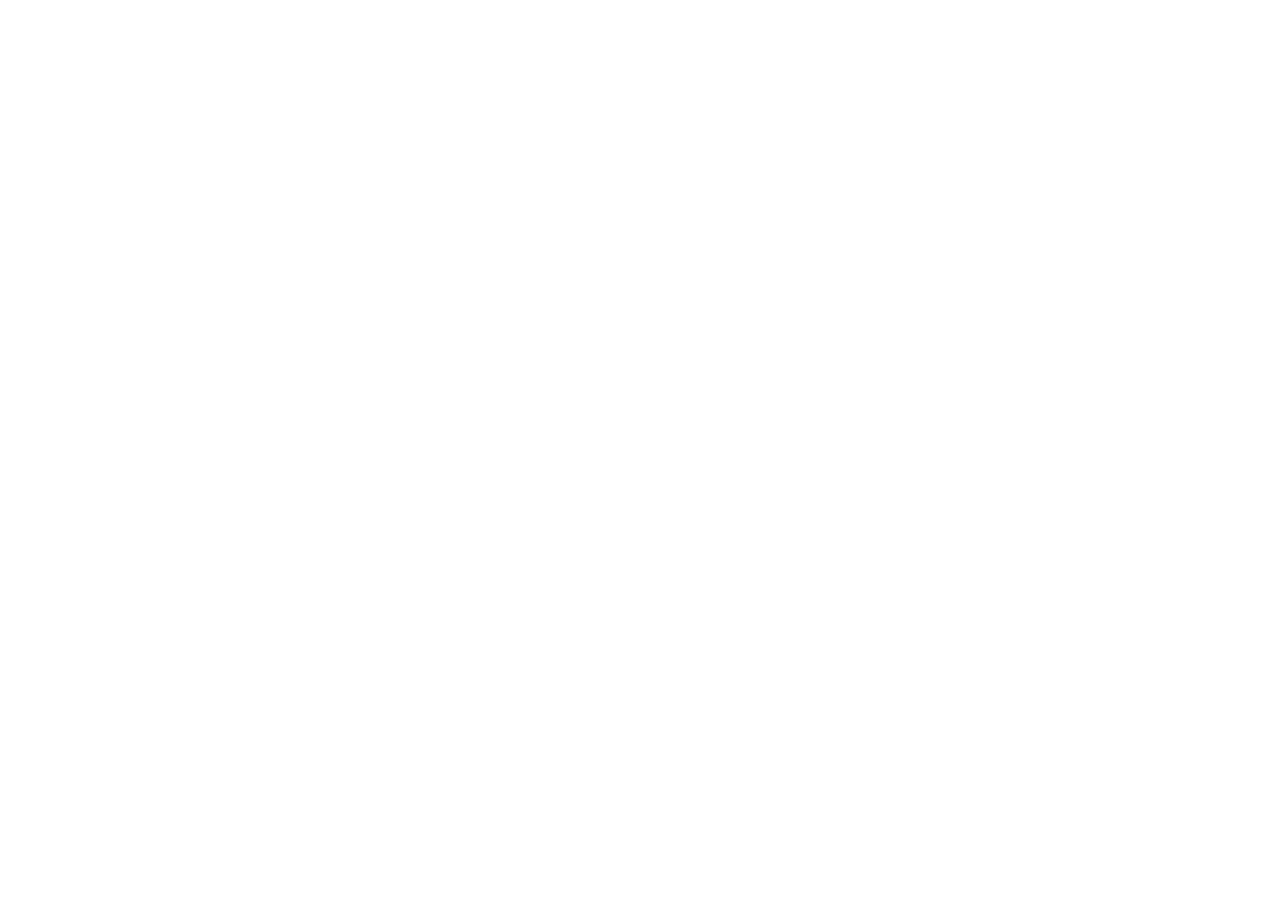
==== index.html @ 3f726731 "Initial commit" ====
<!DOCTYPE html>
<html lang="tr">
<head>
    <meta charset="UTF-8">
    <meta http-equiv="X-UA-Compatible" content="IE=edge">
    <meta name="viewport" content="width=device-width, initial-scale=1.0">
    <link rel="stylesheet" href="./css/style.css">
    <title>Notifications Settings</title>
</head>
<body>
    
</body>
</html>
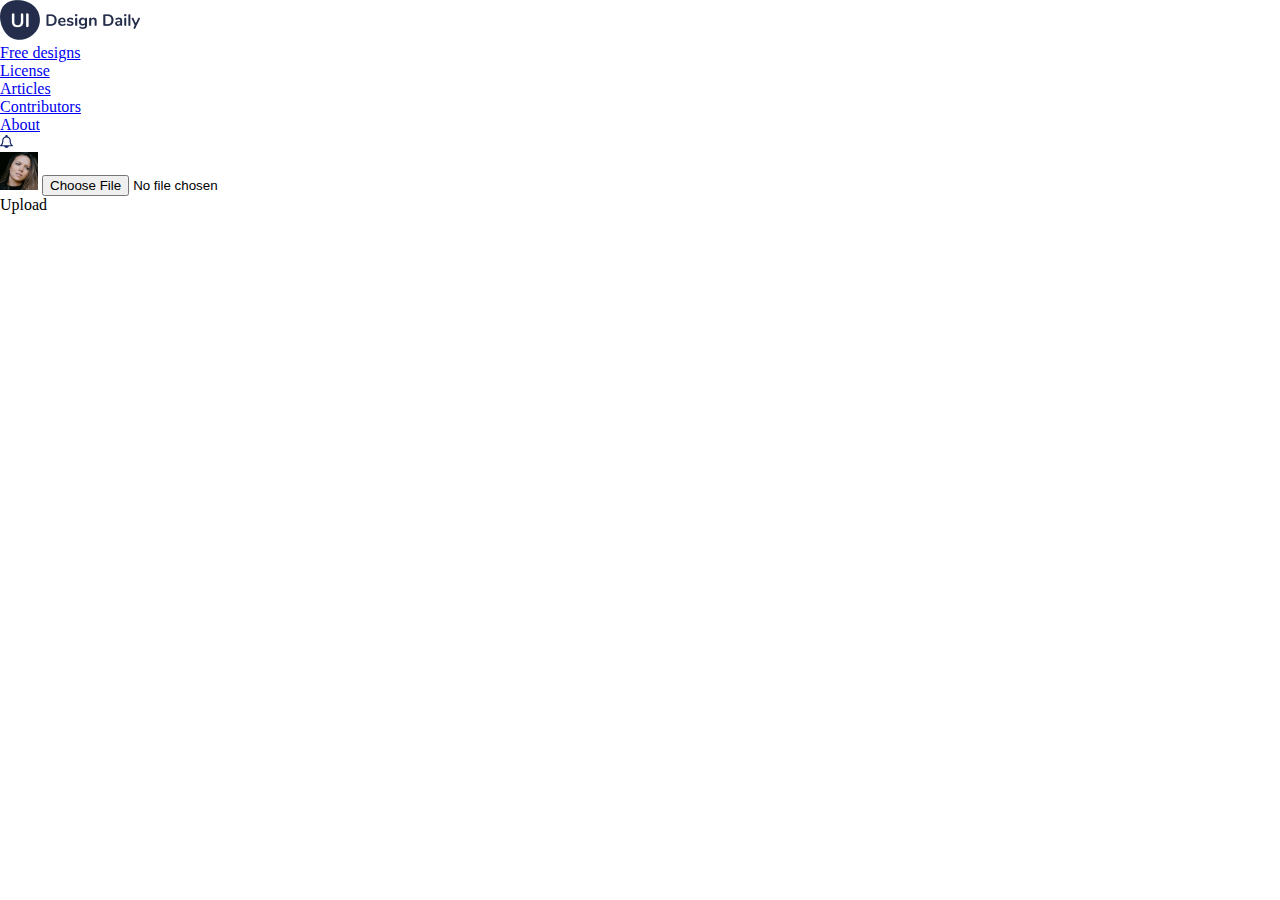
==== commit 13a38457: "header area has been completed." ====
--- a/index.html
+++ b/index.html
@@ -8,6 +8,50 @@
     <title>Notifications Settings</title>
 </head>
 <body>
+    <header class="header">
+        <div class="header-logo">
+            <img src="./img/logo.png" alt="Header Logo">
+        </div>
+        <nav class="header-navigation">
+            <ul>
+                <li class="menu-item">
+                    <a href="#">Free designs</a>
+                </li>
+                <li class="menu-item">
+                    <a href="#">License</a>
+                </li>
+                <li class="menu-item">
+                    <a href="#">Articles</a>
+                </li>
+                <li class="menu-item">
+                    <a href="#">Contributors</a>
+                </li>
+                <li class="menu-item">
+                    <a href="#">About</a>
+                </li>
+            </ul>
+        </nav>
+        <div class="header-settings">
+            <div class="svg">
+                <svg width="13" height="13" viewBox="0 0 13 13" fill="none" class="header-settings-notification">
+                    <path d="M12.7135 10.2888C10.6602 9.119 10.7709 5.31717 10.7727 5.26017C10.7727 3.48534 9.49493 1.98157 7.74418 1.48855V1.14833C7.7441 0.515258 7.18595 0 6.5 0C5.81405 0 5.25582 0.515258 5.25582 1.1484V1.48862C3.50507 1.98194 2.22743 3.4887 2.22775 5.27942C2.26744 6.34254 1.99592 9.31493 0.286471 10.2888C0.0569869 10.4196 -0.0506823 10.6753 0.0229563 10.9151C0.0966757 11.1547 0.333596 11.3201 0.603578 11.3201H4.21737C4.45615 12.2807 5.3879 13 6.5 13C7.6121 13 8.54385 12.2807 8.78263 11.3201H12.3964C12.6664 11.3201 12.9033 11.1547 12.977 10.9151C13.0507 10.6753 12.943 10.4196 12.7135 10.2888ZM2.0867 10.2058C3.52835 8.32776 3.43992 5.39439 3.43458 5.26024C3.43458 3.70037 4.80979 2.43117 6.5004 2.43117C8.19037 2.43117 9.56542 3.70037 9.56582 5.24099C9.56016 5.39118 9.47173 8.32739 10.9133 10.2058H2.0867Z" fill="#152766"/>
+                </svg>
+            </div>
+               
+            <div class="header-settings-component">
+                <img class="header-settings-component-image" src="./img/woman.jpg" alt="Woman İmage">
     
+                <input type="file" id="file-upload" class="file-upload-btn">
+                <label for="file-upload" class="file-upload">
+                    <svg width="24" height="24" viewBox="0 0 24 24" fill="none" class="header-settings-component-upload">
+                        <path d="M4 17V19C4 19.5304 4.21071 20.0391 4.58579 20.4142C4.96086 20.7893 5.46957 21 6 21H18C18.5304 21 19.0391 20.7893 19.4142 20.4142C19.7893 20.0391 20 19.5304 20 19V17" stroke="white" stroke-width="1.5" stroke-linecap="round" stroke-linejoin="round"/>
+                        <path d="M17 9.00006L12 4.00006L7 9.00006" stroke="white" stroke-width="1.5" stroke-linecap="round" stroke-linejoin="round"/>
+                        <path d="M12.0001 16L12.0001 4" stroke="white" stroke-width="1.5" stroke-linecap="round" stroke-linejoin="round"/>
+                    </svg>
+                    <p>Upload</p>
+                </label>
+            </div>         
+        </div>
+    </header>
 </body>
 </html>--- a/css/style.css
+++ b/css/style.css
@@ -0,0 +1 @@
+@import"https://fonts.googleapis.com/css2?family=Merriweather:wght@900&family=Mulish:wght@600&family=Poppins:wght@400;500;700&display=swap";*{padding:0;margin:0;box-sizing:border-box;-webkit-user-select:none;-moz-user-select:none;-ms-user-select:none;user-select:none}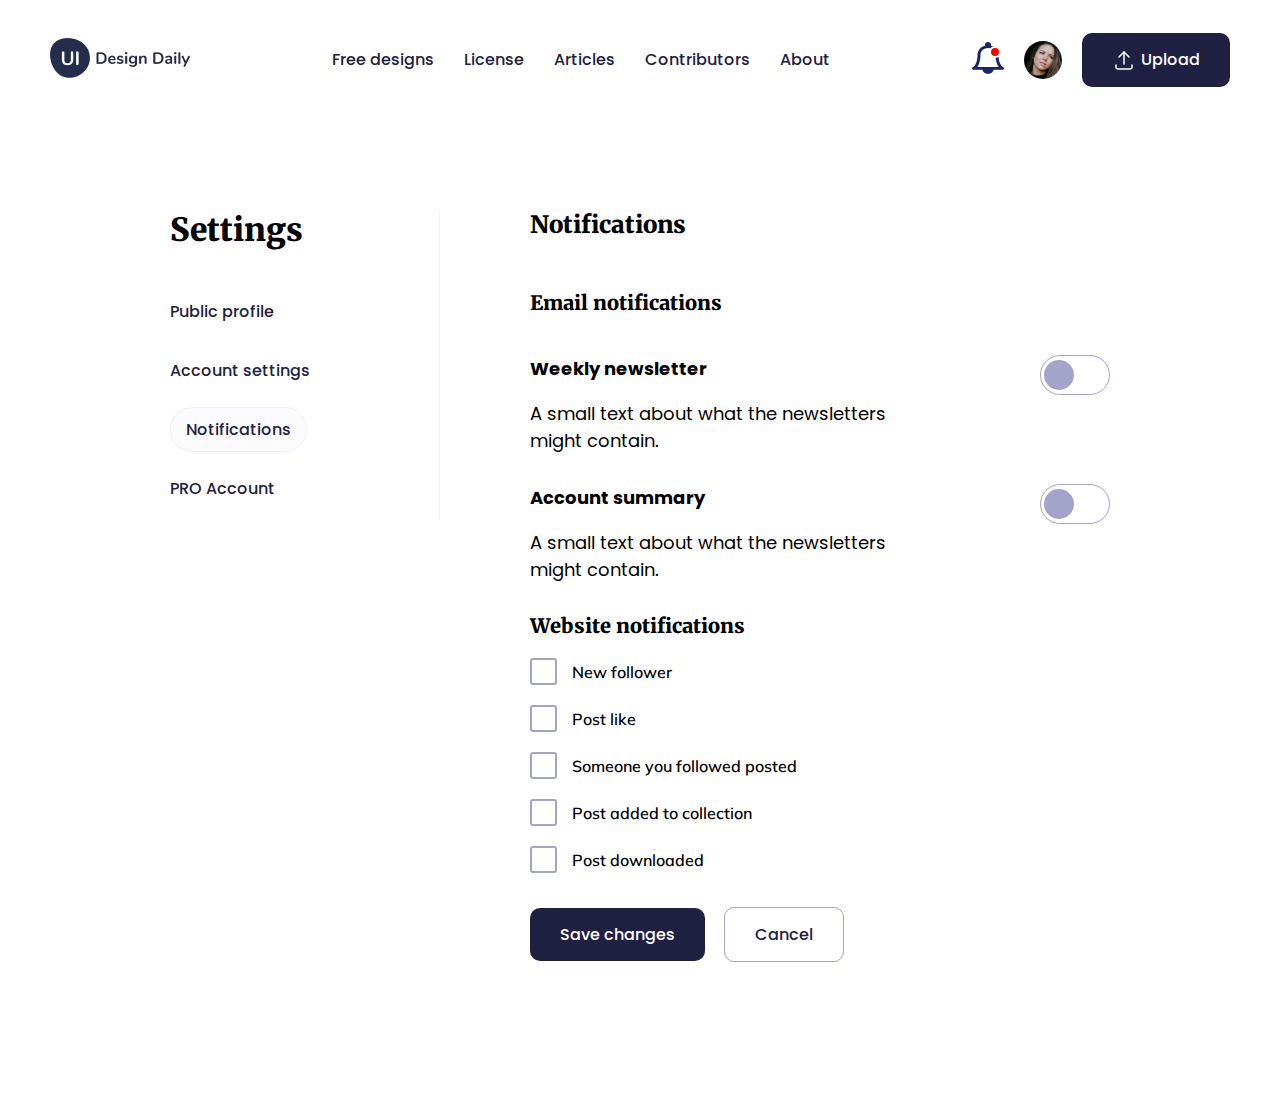
==== commit c03faadb: "Content area and Notifications Settings project have been completed." ====
--- a/index.html
+++ b/index.html
@@ -53,5 +53,80 @@
             </div>         
         </div>
     </header>
+    <div class="content">
+        <div class="setting-area">
+            <p>Settings</p>
+            <ul>
+                <li><a href="#">Public profile</a></li>
+                <li><a href="#">Account settings</a></li>
+                <li><a class="active" href="#">Notifications</a></li>
+                <li><a href="#">PRO Account</a></li>
+            </ul>
+        </div>
+        <div class="notification-area">
+            <p class="notification-area-title">Notifications</p>
+            <p class="email-notification">Email notifications</p>
+            <div class="newsletter">
+                <div class="group">
+                    <p class="newsletter-title">Weekly newsletter</p>
+                    <p class="newsletter-desc">A small text about what the newsletters might contain.</p>
+                </div>
+                <div class="slide-checkbox-component">
+                    <input type="checkbox" id="newsletter">
+                    <label for="newsletter" class="slide-checkbox"></label>
+                </div>
+            </div>
+            <div class="newsletter">
+                <div class="group">
+                    <p class="summary-title">Account summary</p>
+                    <p class="summary-desc">A small text about what the newsletters might contain.</p>
+                </div>
+                <div class="slide-checkbox-component">
+                    <input type="checkbox" id="summary">
+                    <label for="summary" class="slide-checkbox"></label>
+                </div>
+
+            </div>
+            <div class="website-notifications">
+                <p class="website-notifications-title">Website notifications</p>
+               <ul>
+                   <li>
+                       <input type="checkbox" id="input-1">
+                       <label for="input-1">
+                       <div class="checkbox"></div>New follower
+                       </label>
+                   </li>
+                   <li>
+                       <input type="checkbox" id="input-2">
+                       <label for="input-2">
+                       <div class="checkbox"></div>Post like
+                        </label>
+                   </li>
+                   <li>
+                       <input type="checkbox" id="input-3">
+                       <label for="input-3">
+                       <div class="checkbox"></div>Someone you followed posted
+                       </label>
+                   </li>
+                   <li>
+                       <input type="checkbox" id="input-4">
+                       <label for="input-4">
+                       <div class="checkbox"></div>Post added to collection
+                       </label>
+                   </li>
+                   <li>
+                       <input type="checkbox" id="input-5">
+                       <label for="input-5">
+                       <div class="checkbox"></div>Post downloaded
+                       </label>
+                   </li>
+               </ul> 
+            </div>
+            <div class="buttons">
+                <a class="save-btn" href="#">Save changes</a>
+                <a class="cancel-btn" href="#">Cancel</a>
+            </div>
+        </div>
+    </div>
 </body>
 </html>--- a/css/style.css
+++ b/css/style.css
@@ -1 +1 @@
-@import"https://fonts.googleapis.com/css2?family=Merriweather:wght@900&family=Mulish:wght@600&family=Poppins:wght@400;500;700&display=swap";*{padding:0;margin:0;box-sizing:border-box;-webkit-user-select:none;-moz-user-select:none;-ms-user-select:none;user-select:none}+@import"https://fonts.googleapis.com/css2?family=Merriweather:wght@900&family=Mulish:wght@600&family=Poppins:wght@400;500;700&display=swap";*{padding:0;margin:0;box-sizing:border-box;-webkit-user-select:none;-moz-user-select:none;-ms-user-select:none;user-select:none;text-decoration:none;list-style:none}body{background-color:#fff}.header{height:120px;display:flex;justify-content:space-between;align-items:center;padding:40px 50px;background-color:#fff;margin-bottom:90px}.header-navigation ul{display:flex;flex-direction:row}.header-navigation ul .menu-item{padding:10px 15px;transition:border ease-out 300ms}.header-navigation ul .menu-item :hover{border-bottom:4px solid #202142;transition:border ease-in 300ms}.header-navigation ul .menu-item a{font-family:"Poppins",sans-serif;font-weight:500;font-size:16px;line-height:24px;color:#202142}.header-settings{display:flex;align-items:center}.header-settings .svg{position:relative;cursor:pointer}.header-settings .svg::after{display:block;position:absolute;content:"";top:4px;right:23px;height:8px;width:8px;border-radius:50%;background-color:red;border:2px solid #fff}.header-settings-notification{display:inline-block;height:32px;width:32px;margin-right:20px}.header-settings .file-upload-btn{display:none}.header-settings-component{display:flex;align-items:center}.header-settings-component-image{height:38px;width:38px;border-radius:50%;margin-right:20px;cursor:pointer}.header-settings-component .file-upload{display:flex;background-color:#202142;border-radius:10px;padding:15px 30px;cursor:pointer}.header-settings-component .file-upload .header-settings-component-upload{margin-right:5px}.header-settings-component .file-upload p{color:#fff;font-family:"Poppins",sans-serif;font-weight:500;font-size:16px;line-height:24px}.content{height:100vh;width:940px;margin-left:auto;margin-right:auto;display:flex}.content .setting-area{height:310px;min-width:270px;padding-right:100px;border-right:1px solid #efefff}.content .setting-area p{font-family:"Merriweather",serif;font-weight:900;font-size:32px;line-height:40px;margin-bottom:40px}.content .setting-area li{padding:10px 15px 10px 0;margin-bottom:15px;border-radius:32px}.content .setting-area li a{font-family:"Poppins",sans-serif;font-weight:500;font-size:16px;line-height:24px;color:#202142}.content .setting-area li a.active{background-color:#fcfcff;border:1px solid #efefff;border-radius:32px;padding:10px 15px}.content .notification-area{width:100%;padding-left:90px}.content .notification-area .notification-area-title{font-family:"Merriweather",serif;font-weight:900;font-size:24px;line-height:30px;margin-bottom:50px}.content .notification-area .email-notification{font-family:"Merriweather",serif;font-weight:900;font-size:20px;line-height:25px;margin-bottom:40px}.content .notification-area .newsletter{display:flex;justify-content:space-between;margin-bottom:30px}.content .notification-area .newsletter-title{font-family:"Poppins",sans-serif;font-weight:700;font-size:18px;line-height:27px;margin-bottom:18px}.content .notification-area .newsletter .group{max-width:360px}.content .notification-area .newsletter .slide-checkbox{position:relative;display:inline-block;height:40px;width:70px;border-radius:50px;border:1px solid #a4a4cb;cursor:pointer}.content .notification-area .newsletter .slide-checkbox::after{position:absolute;content:"";top:4px;right:35px;height:30px;width:30px;border-radius:50%;background-color:#a4a4cb;transition:ease-out 300ms}.content .notification-area .newsletter .slide-checkbox-component input{display:none}.content .notification-area .newsletter .slide-checkbox-component input:checked+.slide-checkbox{background-color:#ff6a95;transition:ease-in 300ms}.content .notification-area .newsletter .slide-checkbox-component input:checked+.slide-checkbox::after{right:3px;background-color:#fff}.content .notification-area .newsletter-desc{font-family:"Poppins",sans-serif;font-weight:400;font-size:18px;line-height:27px}.content .notification-area .summary-title{font-family:"Poppins",sans-serif;font-weight:700;font-size:18px;line-height:27px;margin-bottom:18px}.content .notification-area .summary-desc{font-family:"Poppins",sans-serif;font-weight:400;font-size:18px;line-height:27px}.content .notification-area .website-notifications{margin-bottom:50px}.content .notification-area .website-notifications-title{font-family:"Merriweather",serif;font-weight:900;font-size:20px;line-height:25px;margin-bottom:20px}.content .notification-area .website-notifications li{margin-bottom:20px;font-family:"Mulish",sans-serif;font-weight:600;font-size:16px;line-height:20px}.content .notification-area .website-notifications li label{cursor:pointer;display:flex;align-items:center}.content .notification-area .website-notifications li .checkbox{height:27px;width:27px;border-radius:3px;background-color:#fff;border:2px solid #a4a4cb;margin-right:15px;transition:ease-out 200ms}.content .notification-area .website-notifications li input{display:none}.content .notification-area .website-notifications li input:checked+label .checkbox{position:relative;background-color:#ff6a95;border:none;transition:ease-in 200ms}.content .notification-area .website-notifications li input:checked+label .checkbox::after{position:absolute;content:"";height:7px;width:14px;top:6px;right:5px;rotate:-45deg;border-left:3px solid #fff;border-bottom:3px solid #fff}.content .notification-area .buttons{font-family:"Poppins",sans-serif;font-weight:500;font-size:16px;line-height:24px}.content .notification-area .buttons .save-btn{padding:15px 30px;color:#fff;background-color:#202142;border-radius:10px;margin-right:15px}.content .notification-area .buttons .cancel-btn{padding:15px 30px;color:#202142;background-color:#fff;border-radius:10px;border:1px solid #a4a4cb;margin-right:15px}